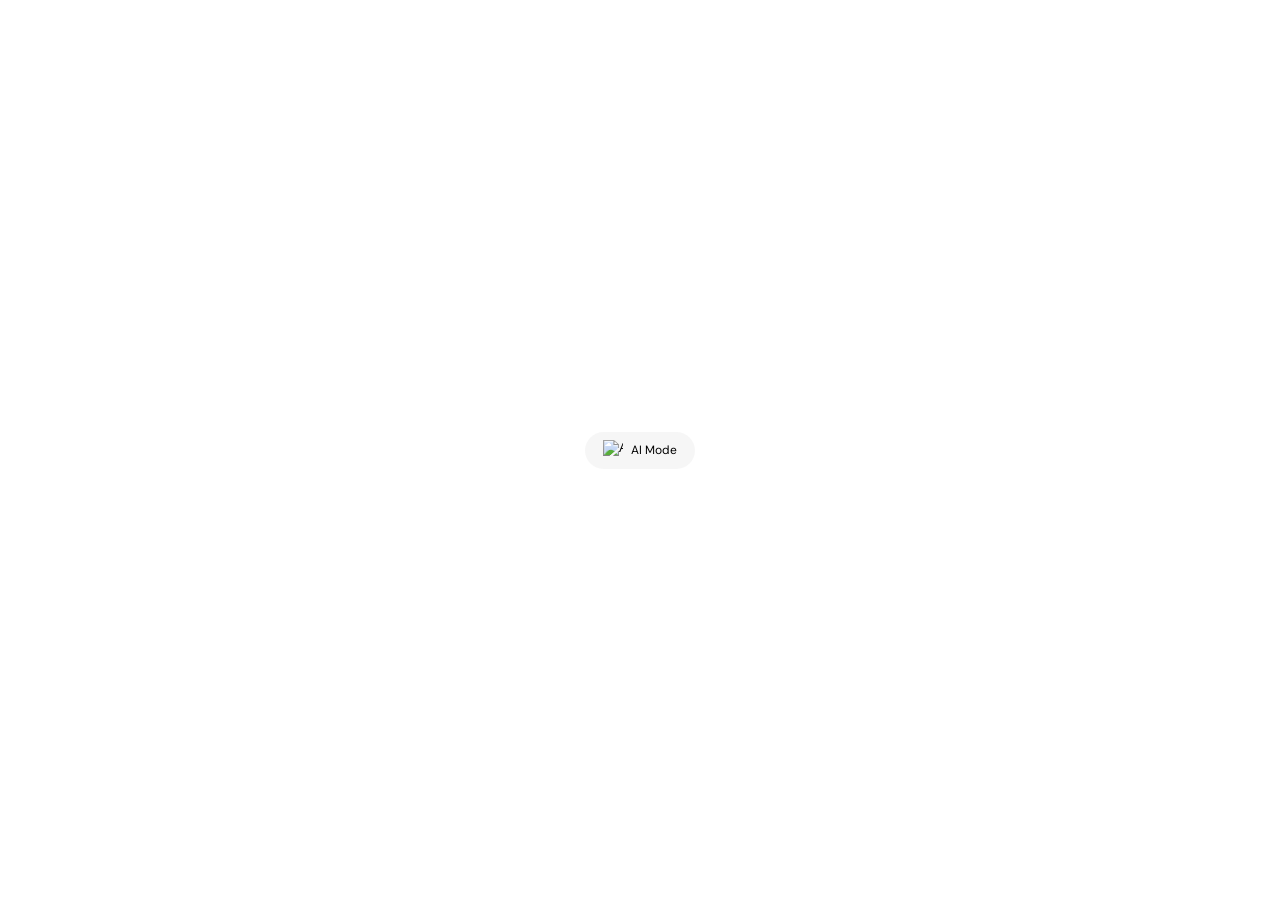
==== ai-mode-button/index.html @ 4c20ac80 "first commit" ====
<!DOCTYPE html>
<html lang="en">
<head>
  <meta charset="UTF-8" />
  <meta name="viewport" content="width=device-width, initial-scale=1.0" />
  <title>AI Mode Button</title>
  <link rel="preconnect" href="https://fonts.googleapis.com" />
  <link rel="preconnect" href="https://fonts.gstatic.com" crossorigin />
  <link href="https://fonts.googleapis.com/css2?family=DM+Sans:wght@400&display=swap" rel="stylesheet" />

  <style>
    *, *::before, *::after { box-sizing: border-box; margin: 0; padding: 0; }

    body {
      min-height: 100vh;
      display: flex;
      align-items: center;
      justify-content: center;
      background: #ffffff;
      font-family: 'DM Sans', sans-serif;
    }

    @property --angle {
      syntax: '<angle>';
      initial-value: 0deg;
      inherits: false;
    }

    @keyframes spin-border {
      to { --angle: 360deg; }
    }

    .ai-btn {
      position: relative;
      display: inline-flex;
      align-items: center;
      justify-content: center;
      gap: 8px;

      height: 41px;
      padding: 0 18px;
      border-radius: 60px;
      border: 2px solid transparent;
      background-color: #fff;
      cursor: pointer;
      white-space: nowrap;

      /* default: #F6F6F6 fill, no visible border */
      background-image:
        linear-gradient(#F6F6F6, #F6F6F6),
        linear-gradient(transparent, transparent);
      background-origin: padding-box, border-box;
      background-clip: padding-box, border-box;

      animation: none;
      box-shadow: none;
      transition: box-shadow 0.25s ease;
    }

    .ai-btn:hover {
      /*
       * Blue dominates ~120° of the arc (matches Figma node 4:133).
       * Red, yellow, green follow as short trailing slices.
       * ~130° transparent gap creates the comet tail effect.
       */
      background-image:
        linear-gradient(#ffffff, #ffffff),
        conic-gradient(
          from var(--angle),
          transparent 0deg,
          transparent 40deg,
          #4285F4 75deg,
          #4285F4 195deg,
          #EA4335 225deg,
          #FBBC04 248deg,
          #34A853 268deg,
          transparent 305deg,
          transparent 360deg
        );
      background-origin: padding-box, border-box;
      background-clip: padding-box, border-box;

      animation: spin-border 2.4s linear infinite;
      box-shadow: 0 2px 10px rgba(0,0,0,.10), 0 4px 20px rgba(66,133,244,.18);
    }

    .ai-btn__icon {
      width: 20px;
      height: 20px;
      flex-shrink: 0;
      display: block;
    }

    .ai-btn__label {
      font-family: 'DM Sans', sans-serif;
      font-size: 12px;
      font-weight: 400;
      color: #000;
      line-height: 1;
    }
  </style>
</head>
<body>

  <button class="ai-btn">
    <img
      class="ai-btn__icon"
      src="https://www.figma.com/api/mcp/asset/24fa227a-336f-41ea-8db6-803890141731"
      alt="AI search spark"
    />
    <span class="ai-btn__label">AI Mode</span>
  </button>

</body>
</html>
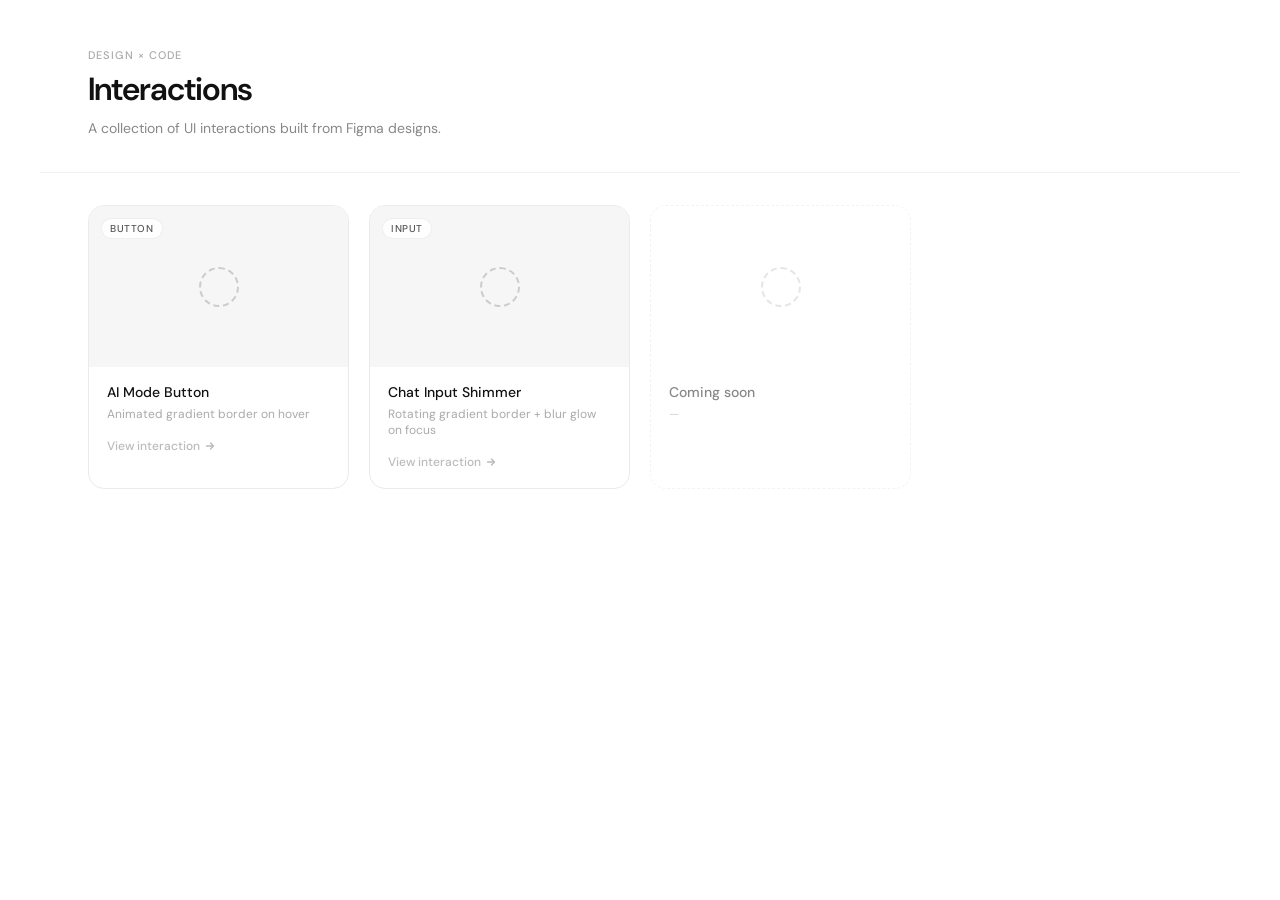
==== commit 0469271c: "second-interaction" ====
--- a/ai-mode-button/index.html
+++ b/ai-mode-button/index.html
@@ -3,113 +3,245 @@
 <head>
   <meta charset="UTF-8" />
   <meta name="viewport" content="width=device-width, initial-scale=1.0" />
-  <title>AI Mode Button</title>
+  <title>Interactions</title>
   <link rel="preconnect" href="https://fonts.googleapis.com" />
   <link rel="preconnect" href="https://fonts.gstatic.com" crossorigin />
-  <link href="https://fonts.googleapis.com/css2?family=DM+Sans:wght@400&display=swap" rel="stylesheet" />
+  <link href="https://fonts.googleapis.com/css2?family=DM+Sans:ital,wght@0,300;0,400;0,500;0,600&display=swap" rel="stylesheet" />
 
   <style>
     *, *::before, *::after { box-sizing: border-box; margin: 0; padding: 0; }
 
     body {
       min-height: 100vh;
+      background: #ffffff;
+      font-family: 'DM Sans', sans-serif;
+      color: #111;
+    }
+
+    /* ── Header ──────────────────────────────────────────── */
+    header {
+      padding: 48px 48px 0;
+      max-width: 1200px;
+      margin: 0 auto;
+    }
+
+    .header__eyebrow {
+      font-size: 11px;
+      font-weight: 500;
+      letter-spacing: 0.1em;
+      text-transform: uppercase;
+      color: #aaa;
+      margin-bottom: 10px;
+    }
+
+    .header__title {
+      font-size: 32px;
+      font-weight: 600;
+      letter-spacing: -0.03em;
+      color: #111;
+      line-height: 1.1;
+    }
+
+    .header__desc {
+      margin-top: 10px;
+      font-size: 14px;
+      font-weight: 400;
+      color: #888;
+      line-height: 1.6;
+    }
+
+    /* ── Divider ─────────────────────────────────────────── */
+    .divider {
+      max-width: 1200px;
+      margin: 32px auto 0;
+      padding: 0 48px;
+      border: none;
+      border-top: 1px solid #f0f0f0;
+    }
+
+    /* ── Grid ────────────────────────────────────────────── */
+    .grid {
+      max-width: 1200px;
+      margin: 0 auto;
+      padding: 32px 48px 64px;
+      display: grid;
+      grid-template-columns: repeat(auto-fill, minmax(260px, 1fr));
+      gap: 20px;
+    }
+
+    /* ── Card ────────────────────────────────────────────── */
+    .card {
+      display: flex;
+      flex-direction: column;
+      border-radius: 16px;
+      overflow: hidden;
+      background: #fff;
+      border: 1px solid #ebebeb;
+      text-decoration: none;
+      color: inherit;
+      cursor: pointer;
+      transition: border-color 0.2s ease, box-shadow 0.2s ease, transform 0.2s ease;
+    }
+
+    .card:hover {
+      border-color: #d4d4d4;
+      box-shadow: 0 8px 32px rgba(0,0,0,.08);
+      transform: translateY(-2px);
+    }
+
+    /* Image / preview area */
+    .card__preview {
+      width: 100%;
+      aspect-ratio: 16 / 10;
+      background: #F6F6F6;
       display: flex;
       align-items: center;
       justify-content: center;
-      background: #ffffff;
-      font-family: 'DM Sans', sans-serif;
-    }
-
-    @property --angle {
-      syntax: '<angle>';
-      initial-value: 0deg;
-      inherits: false;
-    }
-
-    @keyframes spin-border {
-      to { --angle: 360deg; }
-    }
-
-    .ai-btn {
+      overflow: hidden;
       position: relative;
-      display: inline-flex;
+    }
+
+    .card__preview img {
+      width: 100%;
+      height: 100%;
+      object-fit: cover;
+    }
+
+    /* placeholder when no image */
+    .card__preview--empty::after {
+      content: '';
+      width: 40px;
+      height: 40px;
+      border-radius: 50%;
+      border: 2px dashed #ccc;
+    }
+
+    /* tag badge inside preview */
+    .card__tag {
+      position: absolute;
+      top: 12px;
+      left: 12px;
+      font-size: 10px;
+      font-weight: 500;
+      letter-spacing: 0.06em;
+      text-transform: uppercase;
+      padding: 3px 8px;
+      border-radius: 20px;
+      background: rgba(255,255,255,0.85);
+      backdrop-filter: blur(4px);
+      color: #555;
+      border: 1px solid rgba(0,0,0,.06);
+    }
+
+    /* Info area */
+    .card__body {
+      padding: 16px 18px 18px;
+      display: flex;
+      flex-direction: column;
+      gap: 4px;
+    }
+
+    .card__title {
+      font-size: 14px;
+      font-weight: 500;
+      color: #111;
+      line-height: 1.3;
+    }
+
+    .card__meta {
+      font-size: 12px;
+      color: #aaa;
+      font-weight: 400;
+    }
+
+    /* arrow icon */
+    .card__arrow {
+      margin-top: 12px;
+      display: flex;
       align-items: center;
-      justify-content: center;
-      gap: 8px;
-
-      height: 41px;
-      padding: 0 18px;
-      border-radius: 60px;
-      border: 2px solid transparent;
-      background-color: #fff;
-      cursor: pointer;
-      white-space: nowrap;
-
-      /* default: #F6F6F6 fill, no visible border */
-      background-image:
-        linear-gradient(#F6F6F6, #F6F6F6),
-        linear-gradient(transparent, transparent);
-      background-origin: padding-box, border-box;
-      background-clip: padding-box, border-box;
-
-      animation: none;
-      box-shadow: none;
-      transition: box-shadow 0.25s ease;
-    }
-
-    .ai-btn:hover {
-      /*
-       * Blue dominates ~120° of the arc (matches Figma node 4:133).
-       * Red, yellow, green follow as short trailing slices.
-       * ~130° transparent gap creates the comet tail effect.
-       */
-      background-image:
-        linear-gradient(#ffffff, #ffffff),
-        conic-gradient(
-          from var(--angle),
-          transparent 0deg,
-          transparent 40deg,
-          #4285F4 75deg,
-          #4285F4 195deg,
-          #EA4335 225deg,
-          #FBBC04 248deg,
-          #34A853 268deg,
-          transparent 305deg,
-          transparent 360deg
-        );
-      background-origin: padding-box, border-box;
-      background-clip: padding-box, border-box;
-
-      animation: spin-border 2.4s linear infinite;
-      box-shadow: 0 2px 10px rgba(0,0,0,.10), 0 4px 20px rgba(66,133,244,.18);
-    }
-
-    .ai-btn__icon {
-      width: 20px;
-      height: 20px;
-      flex-shrink: 0;
-      display: block;
-    }
-
-    .ai-btn__label {
-      font-family: 'DM Sans', sans-serif;
+      gap: 4px;
       font-size: 12px;
-      font-weight: 400;
-      color: #000;
-      line-height: 1;
+      font-weight: 500;
+      color: #bbb;
+      transition: color 0.15s, gap 0.15s;
+    }
+
+    .card:hover .card__arrow {
+      color: #555;
+      gap: 7px;
+    }
+
+    /* ── Empty-state placeholder card ───────────────────── */
+    .card--placeholder {
+      border-style: dashed;
+      border-color: #e8e8e8;
+      background: transparent;
+      pointer-events: none;
+      opacity: 0.5;
+    }
+
+    .card--placeholder .card__preview {
+      background: transparent;
     }
   </style>
 </head>
 <body>
 
-  <button class="ai-btn">
-    <img
-      class="ai-btn__icon"
-      src="https://www.figma.com/api/mcp/asset/24fa227a-336f-41ea-8db6-803890141731"
-      alt="AI search spark"
-    />
-    <span class="ai-btn__label">AI Mode</span>
-  </button>
+  <header>
+    <p class="header__eyebrow">Design × Code</p>
+    <h1 class="header__title">Interactions</h1>
+    <p class="header__desc">A collection of UI interactions built from Figma designs.</p>
+  </header>
+
+  <hr class="divider" />
+
+  <div class="grid" id="grid">
+
+    <!-- ── AI Mode Button ─────────────────────────────── -->
+    <a class="card" href="interactions/ai-mode.html">
+      <div class="card__preview card__preview--empty">
+        <span class="card__tag">Button</span>
+        <!-- swap src when image is ready: <img src="..." alt="AI Mode Button preview" /> -->
+      </div>
+      <div class="card__body">
+        <p class="card__title">AI Mode Button</p>
+        <p class="card__meta">Animated gradient border on hover</p>
+        <span class="card__arrow">
+          View interaction
+          <svg width="12" height="12" viewBox="0 0 12 12" fill="none">
+            <path d="M2.5 6H9.5M6.5 3L9.5 6L6.5 9" stroke="currentColor" stroke-width="1.4" stroke-linecap="round" stroke-linejoin="round"/>
+          </svg>
+        </span>
+      </div>
+    </a>
+
+    <!-- ── Chat Input Shimmer ────────────────────────── -->
+    <a class="card" href="interactions/chat-input.html">
+      <div class="card__preview card__preview--empty">
+        <span class="card__tag">Input</span>
+      </div>
+      <div class="card__body">
+        <p class="card__title">Chat Input Shimmer</p>
+        <p class="card__meta">Rotating gradient border + blur glow on focus</p>
+        <span class="card__arrow">
+          View interaction
+          <svg width="12" height="12" viewBox="0 0 12 12" fill="none">
+            <path d="M2.5 6H9.5M6.5 3L9.5 6L6.5 9" stroke="currentColor" stroke-width="1.4" stroke-linecap="round" stroke-linejoin="round"/>
+          </svg>
+        </span>
+      </div>
+    </a>
+
+    <!-- ── Placeholder (future interactions) ─────────── -->
+    <div class="card card--placeholder">
+      <div class="card__preview card__preview--empty"></div>
+      <div class="card__body">
+        <p class="card__title">Coming soon</p>
+        <p class="card__meta">—</p>
+      </div>
+    </div>
+
+  </div>
 
 </body>
 </html>
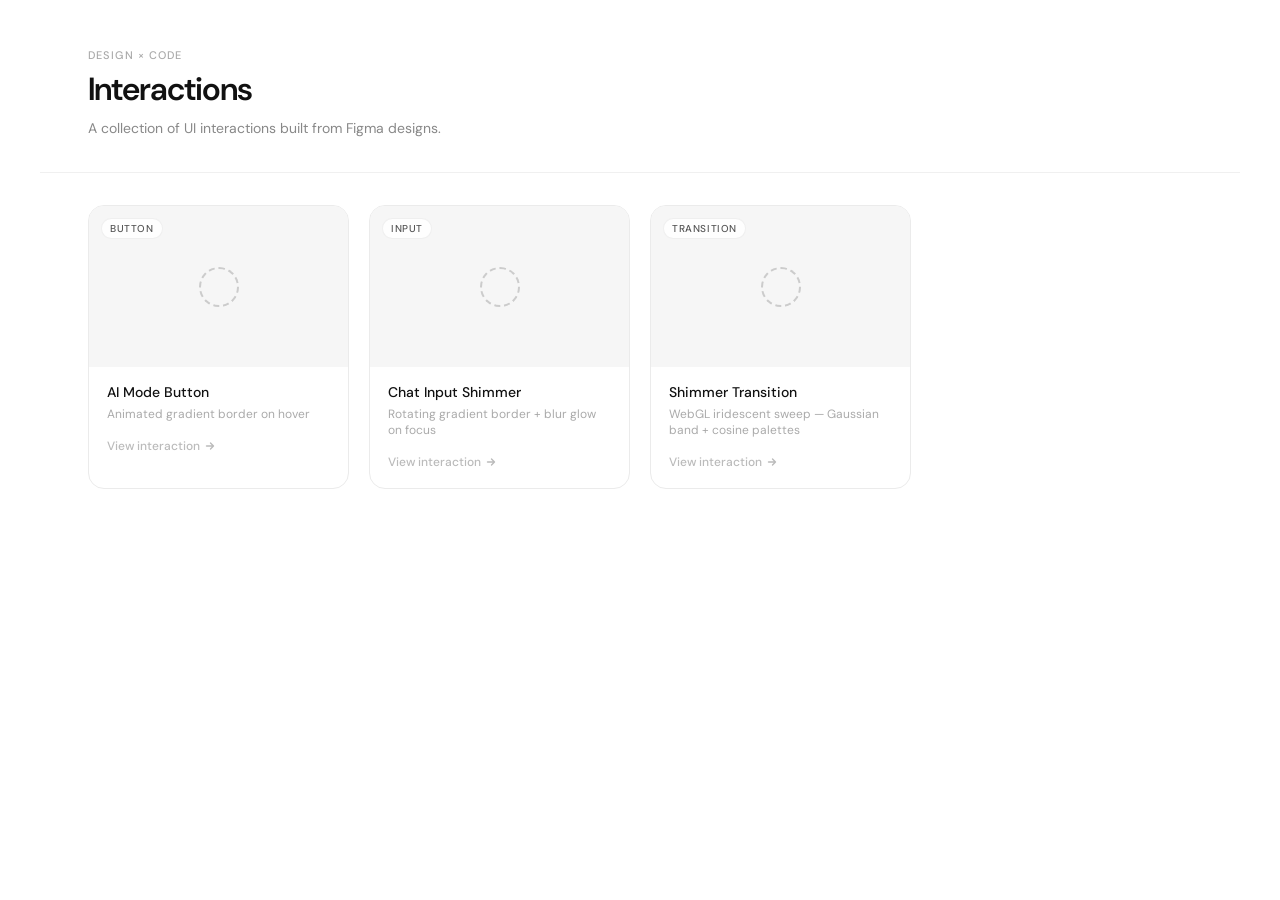
==== commit ee847854: "Add Shimmer Transition interaction — WebGL iridescent sweep - Add third card on index.html linking t" ====
--- a/ai-mode-button/index.html
+++ b/ai-mode-button/index.html
@@ -232,14 +232,22 @@
       </div>
     </a>
 
-    <!-- ── Placeholder (future interactions) ─────────── -->
-    <div class="card card--placeholder">
-      <div class="card__preview card__preview--empty"></div>
+    <!-- ── Shimmer Transition ────────────────────────── -->
+    <a class="card" href="interactions/shimmer-transition.html">
+      <div class="card__preview card__preview--empty">
+        <span class="card__tag">Transition</span>
+      </div>
       <div class="card__body">
-        <p class="card__title">Coming soon</p>
-        <p class="card__meta">—</p>
-      </div>
-    </div>
+        <p class="card__title">Shimmer Transition</p>
+        <p class="card__meta">WebGL iridescent sweep — Gaussian band + cosine palettes</p>
+        <span class="card__arrow">
+          View interaction
+          <svg width="12" height="12" viewBox="0 0 12 12" fill="none">
+            <path d="M2.5 6H9.5M6.5 3L9.5 6L6.5 9" stroke="currentColor" stroke-width="1.4" stroke-linecap="round" stroke-linejoin="round"/>
+          </svg>
+        </span>
+      </div>
+    </a>
 
   </div>
 
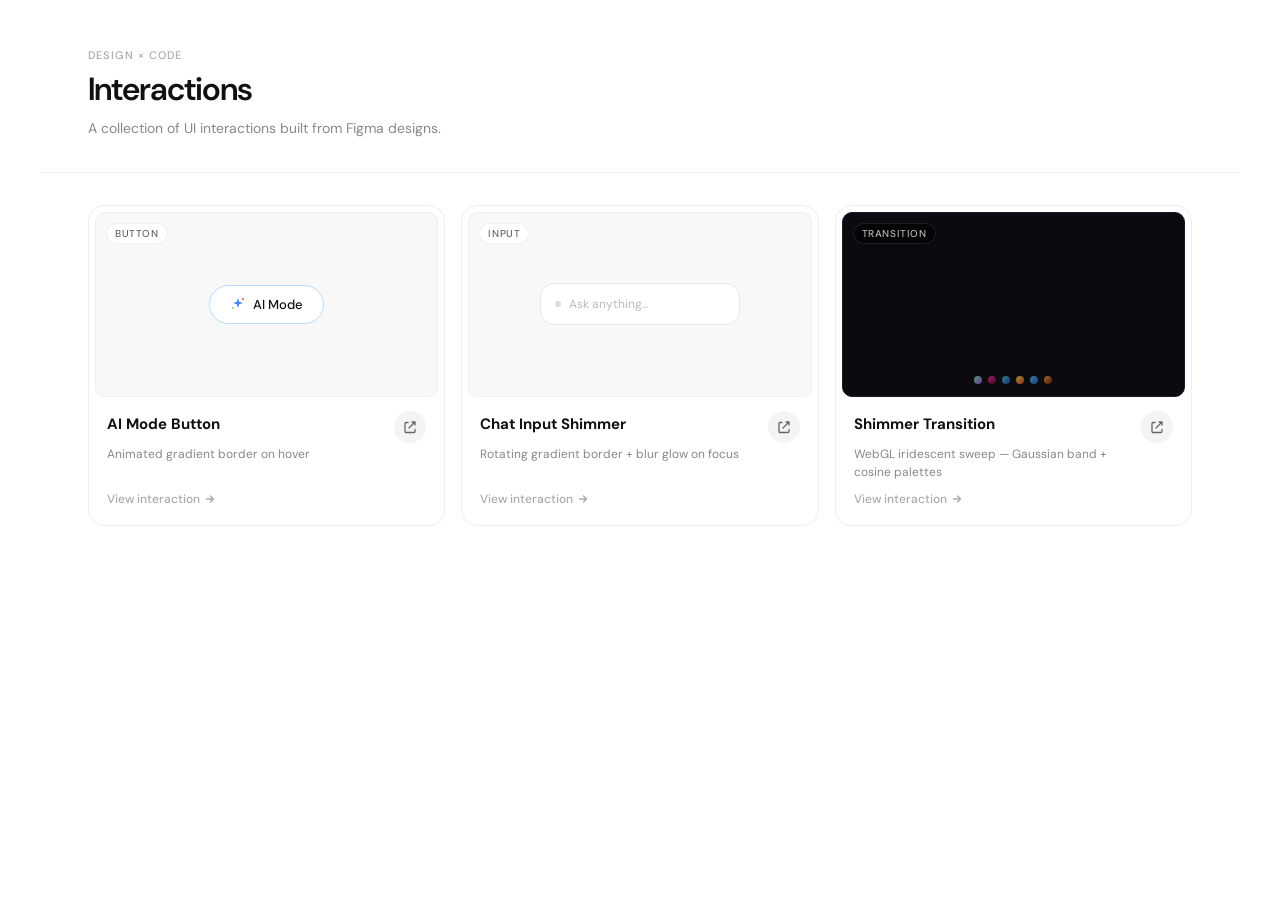
==== commit 4a215b63: "Redesign index cards — live hover previews, share button, Figma card structure" ====
--- a/ai-mode-button/index.html
+++ b/ai-mode-button/index.html
@@ -6,7 +6,7 @@
   <title>Interactions</title>
   <link rel="preconnect" href="https://fonts.googleapis.com" />
   <link rel="preconnect" href="https://fonts.gstatic.com" crossorigin />
-  <link href="https://fonts.googleapis.com/css2?family=DM+Sans:ital,wght@0,300;0,400;0,500;0,600&display=swap" rel="stylesheet" />
+  <link href="https://fonts.googleapis.com/css2?family=DM+Sans:ital,wght@0,300;0,400;0,500;0,600;0,700&display=swap" rel="stylesheet" />
 
   <style>
     *, *::before, *::after { box-sizing: border-box; margin: 0; padding: 0; }
@@ -18,13 +18,20 @@
       color: #111;
     }
 
+    /* ── Rotating border angle property ───────────────── */
+    @property --angle {
+      syntax: '<angle>';
+      initial-value: 0deg;
+      inherits: false;
+    }
+    @keyframes spin-angle { to { --angle: 360deg; } }
+
     /* ── Header ──────────────────────────────────────────── */
     header {
       padding: 48px 48px 0;
       max-width: 1200px;
       margin: 0 auto;
     }
-
     .header__eyebrow {
       font-size: 11px;
       font-weight: 500;
@@ -33,7 +40,6 @@
       color: #aaa;
       margin-bottom: 10px;
     }
-
     .header__title {
       font-size: 32px;
       font-weight: 600;
@@ -41,7 +47,6 @@
       color: #111;
       line-height: 1.1;
     }
-
     .header__desc {
       margin-top: 10px;
       font-size: 14px;
@@ -65,123 +70,283 @@
       margin: 0 auto;
       padding: 32px 48px 64px;
       display: grid;
-      grid-template-columns: repeat(auto-fill, minmax(260px, 1fr));
-      gap: 20px;
+      grid-template-columns: repeat(auto-fill, minmax(280px, 1fr));
+      gap: 16px;
     }
 
     /* ── Card ────────────────────────────────────────────── */
     .card {
-      display: flex;
-      flex-direction: column;
+      background: #fff;
+      border: 1px solid #eee;
       border-radius: 16px;
-      overflow: hidden;
-      background: #fff;
-      border: 1px solid #ebebeb;
+      padding: 6px;
+      cursor: pointer;
       text-decoration: none;
       color: inherit;
-      cursor: pointer;
-      transition: border-color 0.2s ease, box-shadow 0.2s ease, transform 0.2s ease;
-    }
-
+      display: flex;
+      flex-direction: column;
+      transition: border-color 0.2s ease, box-shadow 0.25s ease, transform 0.2s ease;
+      position: relative;
+    }
     .card:hover {
-      border-color: #d4d4d4;
-      box-shadow: 0 8px 32px rgba(0,0,0,.08);
+      border-color: #d8d8d8;
+      box-shadow: 0 8px 32px rgba(0,0,0,.07);
       transform: translateY(-2px);
     }
 
-    /* Image / preview area */
+    /* ── Preview area ─────────────────────────────────────── */
     .card__preview {
       width: 100%;
-      aspect-ratio: 16 / 10;
-      background: #F6F6F6;
+      height: 185px;
+      background: #f8f8f8;
+      border: 1px solid #eee;
+      border-radius: 10px;
       display: flex;
       align-items: center;
       justify-content: center;
       overflow: hidden;
       position: relative;
-    }
-
-    .card__preview img {
-      width: 100%;
-      height: 100%;
-      object-fit: cover;
-    }
-
-    /* placeholder when no image */
-    .card__preview--empty::after {
-      content: '';
-      width: 40px;
-      height: 40px;
-      border-radius: 50%;
-      border: 2px dashed #ccc;
-    }
-
-    /* tag badge inside preview */
+      flex-shrink: 0;
+    }
+
+    /* tag badge */
     .card__tag {
       position: absolute;
-      top: 12px;
-      left: 12px;
+      top: 10px;
+      left: 10px;
       font-size: 10px;
       font-weight: 500;
       letter-spacing: 0.06em;
       text-transform: uppercase;
       padding: 3px 8px;
       border-radius: 20px;
-      background: rgba(255,255,255,0.85);
+      background: rgba(255,255,255,0.9);
       backdrop-filter: blur(4px);
-      color: #555;
+      color: #666;
       border: 1px solid rgba(0,0,0,.06);
-    }
-
-    /* Info area */
+      z-index: 2;
+    }
+
+    /* ── Card body ────────────────────────────────────────── */
     .card__body {
-      padding: 16px 18px 18px;
+      padding: 12px 12px 12px;
+      display: flex;
+      flex-direction: column;
+      gap: 0;
+    }
+    .card__row {
+      display: flex;
+      align-items: flex-start;
+      justify-content: space-between;
+      gap: 8px;
+    }
+    .card__text {
       display: flex;
       flex-direction: column;
       gap: 4px;
-    }
-
+      flex: 1;
+      min-width: 0;
+    }
     .card__title {
-      font-size: 14px;
+      font-size: 15px;
+      font-weight: 700;
+      color: #111;
+      line-height: 1.3;
+      height: 32px;
+      display: flex;
+      align-items: center;
+    }
+    .card__meta {
+      font-size: 12px;
+      color: #888;
+      font-weight: 400;
+      line-height: 1.5;
+      min-height: 36px;
+    }
+
+    /* Share button */
+    .card__share {
+      flex-shrink: 0;
+      width: 32px;
+      height: 32px;
+      border-radius: 50%;
+      background: #f4f4f4;
+      border: none;
+      cursor: pointer;
+      display: flex;
+      align-items: center;
+      justify-content: center;
+      color: #666;
+      transition: background 0.15s, color 0.15s, transform 0.15s;
+      position: relative;
+      margin-top: 2px;
+    }
+    .card__share:hover {
+      background: #ebebeb;
+      color: #111;
+      transform: scale(1.08);
+    }
+    .card__share:active { transform: scale(0.94); }
+
+    /* Copied tooltip */
+    .card__share-tip {
+      position: absolute;
+      top: -30px;
+      left: 50%;
+      transform: translateX(-50%) translateY(4px);
+      background: #111;
+      color: #fff;
+      font-size: 10px;
+      font-weight: 500;
+      padding: 4px 8px;
+      border-radius: 6px;
+      white-space: nowrap;
+      pointer-events: none;
+      opacity: 0;
+      transition: opacity 0.15s, transform 0.15s;
+      font-family: 'DM Sans', sans-serif;
+    }
+    .card__share-tip.show {
+      opacity: 1;
+      transform: translateX(-50%) translateY(0);
+    }
+
+    /* View link */
+    .card__link {
+      margin-top: 10px;
+      font-size: 12px;
+      font-weight: 500;
+      color: #aaa;
+      transition: color 0.15s;
+      display: flex;
+      align-items: center;
+      gap: 4px;
+    }
+    .card:hover .card__link { color: #555; }
+
+    /* ─────────────────────────────────────────────────────── */
+    /*  LIVE DEMO COMPONENTS                                   */
+    /* ─────────────────────────────────────────────────────── */
+
+    /* ── 1. AI Mode Button ─── */
+    .demo-ai {
+      display: inline-flex;
+      align-items: center;
+      gap: 7px;
+      padding: 10px 20px;
+      border-radius: 60px;
+      font-size: 13px;
+      font-family: 'DM Sans', sans-serif;
       font-weight: 500;
       color: #111;
-      line-height: 1.3;
-    }
-
-    .card__meta {
+      background: #fff;
+      border: 1.5px solid #b8d9ff;
+      transition: border-color 0.4s, box-shadow 0.4s;
+      user-select: none;
+    }
+    .demo-ai svg { flex-shrink: 0; }
+
+    .card:hover .demo-ai {
+      border: 2px solid transparent;
+      background:
+        linear-gradient(#fff, #fff) padding-box,
+        conic-gradient(from var(--angle), #4285f4, #ea4335, #fbbc04, #34a853, #4285f4) border-box;
+      animation: spin-angle 2.5s linear infinite;
+      box-shadow: 0 0 0 3px rgba(66,133,244,0.08);
+    }
+
+    /* ── 2. Chat Input ─── */
+    .demo-chat-wrap {
+      display: flex;
+      flex-direction: column;
+      align-items: center;
+      gap: 0;
+      width: 200px;
+    }
+    .demo-chat {
+      width: 100%;
+      height: 42px;
+      border-radius: 14px;
+      background: #fff;
+      border: 1.5px solid #e5e7eb;
+      display: flex;
+      align-items: center;
+      padding: 0 14px;
+      gap: 8px;
       font-size: 12px;
-      color: #aaa;
-      font-weight: 400;
-    }
-
-    /* arrow icon */
-    .card__arrow {
-      margin-top: 12px;
-      display: flex;
-      align-items: center;
-      gap: 4px;
-      font-size: 12px;
-      font-weight: 500;
       color: #bbb;
-      transition: color 0.15s, gap 0.15s;
-    }
-
-    .card:hover .card__arrow {
-      color: #555;
-      gap: 7px;
-    }
-
-    /* ── Empty-state placeholder card ───────────────────── */
-    .card--placeholder {
-      border-style: dashed;
-      border-color: #e8e8e8;
-      background: transparent;
-      pointer-events: none;
-      opacity: 0.5;
-    }
-
-    .card--placeholder .card__preview {
-      background: transparent;
+      font-family: 'DM Sans', sans-serif;
+      transition: border-color 0.3s, box-shadow 0.3s;
+      position: relative;
+    }
+    .card:hover .demo-chat {
+      border: 1.5px solid transparent;
+      background:
+        linear-gradient(#fff, #fff) padding-box,
+        conic-gradient(from var(--angle), #a855f7, #3b82f6, #06b6d4, #a855f7) border-box;
+      animation: spin-angle 2s linear infinite;
+      box-shadow: 0 0 18px rgba(168,85,247,0.18), 0 0 32px rgba(168,85,247,0.08);
+    }
+    .demo-chat-dot {
+      width: 6px;
+      height: 6px;
+      border-radius: 50%;
+      background: #ddd;
+      flex-shrink: 0;
+    }
+    .card:hover .demo-chat-dot {
+      background: #a855f7;
+      box-shadow: 0 0 6px rgba(168,85,247,0.6);
+    }
+
+    /* ── 3. Shimmer Transition ─── */
+    .demo-shimmer-wrap {
+      width: 100%;
+      height: 100%;
+      background: #0a0a0f;
+      border-radius: 8px;
+      overflow: hidden;
+      position: relative;
+    }
+    .demo-shimmer-band {
+      position: absolute;
+      inset: 0;
+      background: linear-gradient(
+        90deg,
+        transparent 0%,
+        rgba(120,40,255,0.15) 20%,
+        rgba(168,85,247,0.55) 38%,
+        rgba(99,179,255,0.85) 48%,
+        rgba(52,211,153,0.55) 58%,
+        rgba(120,40,255,0.15) 76%,
+        transparent 100%
+      );
+      transform: translateX(-110%);
+      filter: blur(2px);
+    }
+    .card:hover .demo-shimmer-band {
+      animation: shimmer-sweep 1.1s cubic-bezier(0.4,0,0.2,1) infinite;
+      animation-delay: 0.1s;
+    }
+    @keyframes shimmer-sweep {
+      0%   { transform: translateX(-110%); }
+      100% { transform: translateX(110%); }
+    }
+    /* palette dots overlay */
+    .demo-shimmer-dots {
+      position: absolute;
+      bottom: 12px;
+      left: 50%;
+      transform: translateX(-50%);
+      display: flex;
+      gap: 6px;
+      z-index: 2;
+    }
+    .demo-shimmer-dot {
+      width: 8px;
+      height: 8px;
+      border-radius: 50%;
+      opacity: 0.6;
     }
   </style>
 </head>
@@ -195,61 +360,139 @@
 
   <hr class="divider" />
 
-  <div class="grid" id="grid">
+  <div class="grid">
 
     <!-- ── AI Mode Button ─────────────────────────────── -->
-    <a class="card" href="interactions/ai-mode.html">
-      <div class="card__preview card__preview--empty">
+    <div class="card" onclick="navigateTo('interactions/ai-mode.html')">
+      <div class="card__preview">
         <span class="card__tag">Button</span>
-        <!-- swap src when image is ready: <img src="..." alt="AI Mode Button preview" /> -->
+        <!-- Live demo: animated gradient border pill -->
+        <div class="demo-ai">
+          <svg width="16" height="16" viewBox="0 0 16 16" fill="none">
+            <path d="M8 2L9.2 5.8L13 7L9.2 8.2L8 12L6.8 8.2L3 7L6.8 5.8L8 2Z" fill="#4285f4"/>
+            <circle cx="13" cy="3" r="1" fill="#ea4335"/>
+            <circle cx="3" cy="12" r="0.8" fill="#34a853"/>
+          </svg>
+          AI Mode
+        </div>
       </div>
       <div class="card__body">
-        <p class="card__title">AI Mode Button</p>
-        <p class="card__meta">Animated gradient border on hover</p>
-        <span class="card__arrow">
+        <div class="card__row">
+          <div class="card__text">
+            <p class="card__title">AI Mode Button</p>
+            <p class="card__meta">Animated gradient border on hover</p>
+          </div>
+          <button class="card__share" data-path="interactions/ai-mode.html" onclick="shareCard(event, this)" title="Copy link">
+            <span class="card__share-tip">Copied!</span>
+            <svg width="14" height="14" viewBox="0 0 14 14" fill="none">
+              <path d="M5 2.5H3C2.45 2.5 2 2.95 2 3.5v8c0 .55.45 1 1 1h8c.55 0 1-.45 1-1v-2M9 2h3m0 0v3M12 2L6 8" stroke="currentColor" stroke-width="1.3" stroke-linecap="round" stroke-linejoin="round"/>
+            </svg>
+          </button>
+        </div>
+        <span class="card__link">
           View interaction
           <svg width="12" height="12" viewBox="0 0 12 12" fill="none">
             <path d="M2.5 6H9.5M6.5 3L9.5 6L6.5 9" stroke="currentColor" stroke-width="1.4" stroke-linecap="round" stroke-linejoin="round"/>
           </svg>
         </span>
       </div>
-    </a>
-
-    <!-- ── Chat Input Shimmer ────────────────────────── -->
-    <a class="card" href="interactions/chat-input.html">
-      <div class="card__preview card__preview--empty">
+    </div>
+
+    <!-- ── Chat Input Shimmer ─────────────────────────── -->
+    <div class="card" onclick="navigateTo('interactions/chat-input.html')">
+      <div class="card__preview">
         <span class="card__tag">Input</span>
+        <!-- Live demo: rotating shimmer border input -->
+        <div class="demo-chat-wrap">
+          <div class="demo-chat">
+            <div class="demo-chat-dot"></div>
+            Ask anything...
+          </div>
+        </div>
       </div>
       <div class="card__body">
-        <p class="card__title">Chat Input Shimmer</p>
-        <p class="card__meta">Rotating gradient border + blur glow on focus</p>
-        <span class="card__arrow">
+        <div class="card__row">
+          <div class="card__text">
+            <p class="card__title">Chat Input Shimmer</p>
+            <p class="card__meta">Rotating gradient border + blur glow on focus</p>
+          </div>
+          <button class="card__share" data-path="interactions/chat-input.html" onclick="shareCard(event, this)" title="Copy link">
+            <span class="card__share-tip">Copied!</span>
+            <svg width="14" height="14" viewBox="0 0 14 14" fill="none">
+              <path d="M5 2.5H3C2.45 2.5 2 2.95 2 3.5v8c0 .55.45 1 1 1h8c.55 0 1-.45 1-1v-2M9 2h3m0 0v3M12 2L6 8" stroke="currentColor" stroke-width="1.3" stroke-linecap="round" stroke-linejoin="round"/>
+            </svg>
+          </button>
+        </div>
+        <span class="card__link">
           View interaction
           <svg width="12" height="12" viewBox="0 0 12 12" fill="none">
             <path d="M2.5 6H9.5M6.5 3L9.5 6L6.5 9" stroke="currentColor" stroke-width="1.4" stroke-linecap="round" stroke-linejoin="round"/>
           </svg>
         </span>
       </div>
-    </a>
-
-    <!-- ── Shimmer Transition ────────────────────────── -->
-    <a class="card" href="interactions/shimmer-transition.html">
-      <div class="card__preview card__preview--empty">
-        <span class="card__tag">Transition</span>
+    </div>
+
+    <!-- ── Shimmer Transition ─────────────────────────── -->
+    <div class="card" onclick="navigateTo('interactions/shimmer-transition.html')">
+      <div class="card__preview" style="padding:0; background:#0a0a0f; border-color:#1a1a2e;">
+        <span class="card__tag" style="background:rgba(0,0,0,0.5); color:rgba(255,255,255,0.7); border-color:rgba(255,255,255,0.1);">Transition</span>
+        <!-- Live demo: CSS shimmer band sweep -->
+        <div class="demo-shimmer-wrap">
+          <div class="demo-shimmer-band"></div>
+          <div class="demo-shimmer-dots">
+            <div class="demo-shimmer-dot" style="background:linear-gradient(135deg,#7bffb5,#a855f7)"></div>
+            <div class="demo-shimmer-dot" style="background:linear-gradient(135deg,#ff2d8b,#6b0040)"></div>
+            <div class="demo-shimmer-dot" style="background:linear-gradient(135deg,#4ecdc4,#1d4ed8)"></div>
+            <div class="demo-shimmer-dot" style="background:linear-gradient(135deg,#ffeb3b,#f44336)"></div>
+            <div class="demo-shimmer-dot" style="background:linear-gradient(135deg,#60c8ff,#1565c0)"></div>
+            <div class="demo-shimmer-dot" style="background:linear-gradient(135deg,#ffb347,#7f1200)"></div>
+          </div>
+        </div>
       </div>
       <div class="card__body">
-        <p class="card__title">Shimmer Transition</p>
-        <p class="card__meta">WebGL iridescent sweep — Gaussian band + cosine palettes</p>
-        <span class="card__arrow">
+        <div class="card__row">
+          <div class="card__text">
+            <p class="card__title">Shimmer Transition</p>
+            <p class="card__meta">WebGL iridescent sweep — Gaussian band + cosine palettes</p>
+          </div>
+          <button class="card__share" data-path="interactions/shimmer-transition.html" onclick="shareCard(event, this)" title="Copy link">
+            <span class="card__share-tip">Copied!</span>
+            <svg width="14" height="14" viewBox="0 0 14 14" fill="none">
+              <path d="M5 2.5H3C2.45 2.5 2 2.95 2 3.5v8c0 .55.45 1 1 1h8c.55 0 1-.45 1-1v-2M9 2h3m0 0v3M12 2L6 8" stroke="currentColor" stroke-width="1.3" stroke-linecap="round" stroke-linejoin="round"/>
+            </svg>
+          </button>
+        </div>
+        <span class="card__link">
           View interaction
           <svg width="12" height="12" viewBox="0 0 12 12" fill="none">
             <path d="M2.5 6H9.5M6.5 3L9.5 6L6.5 9" stroke="currentColor" stroke-width="1.4" stroke-linecap="round" stroke-linejoin="round"/>
           </svg>
         </span>
       </div>
-    </a>
+    </div>
 
   </div>
+
+  <script>
+    function navigateTo(path) {
+      window.location.href = path;
+    }
+
+    function shareCard(event, btn) {
+      event.stopPropagation();
+
+      const path = btn.dataset.path;
+      // Build absolute URL — works on localhost and GitHub Pages
+      const base = window.location.href.replace(/\/[^/]*$/, '/');
+      const url  = base + path;
+
+      navigator.clipboard.writeText(url).then(() => {
+        const tip = btn.querySelector('.card__share-tip');
+        tip.classList.add('show');
+        setTimeout(() => tip.classList.remove('show'), 1800);
+      });
+    }
+  </script>
 
 </body>
 </html>
